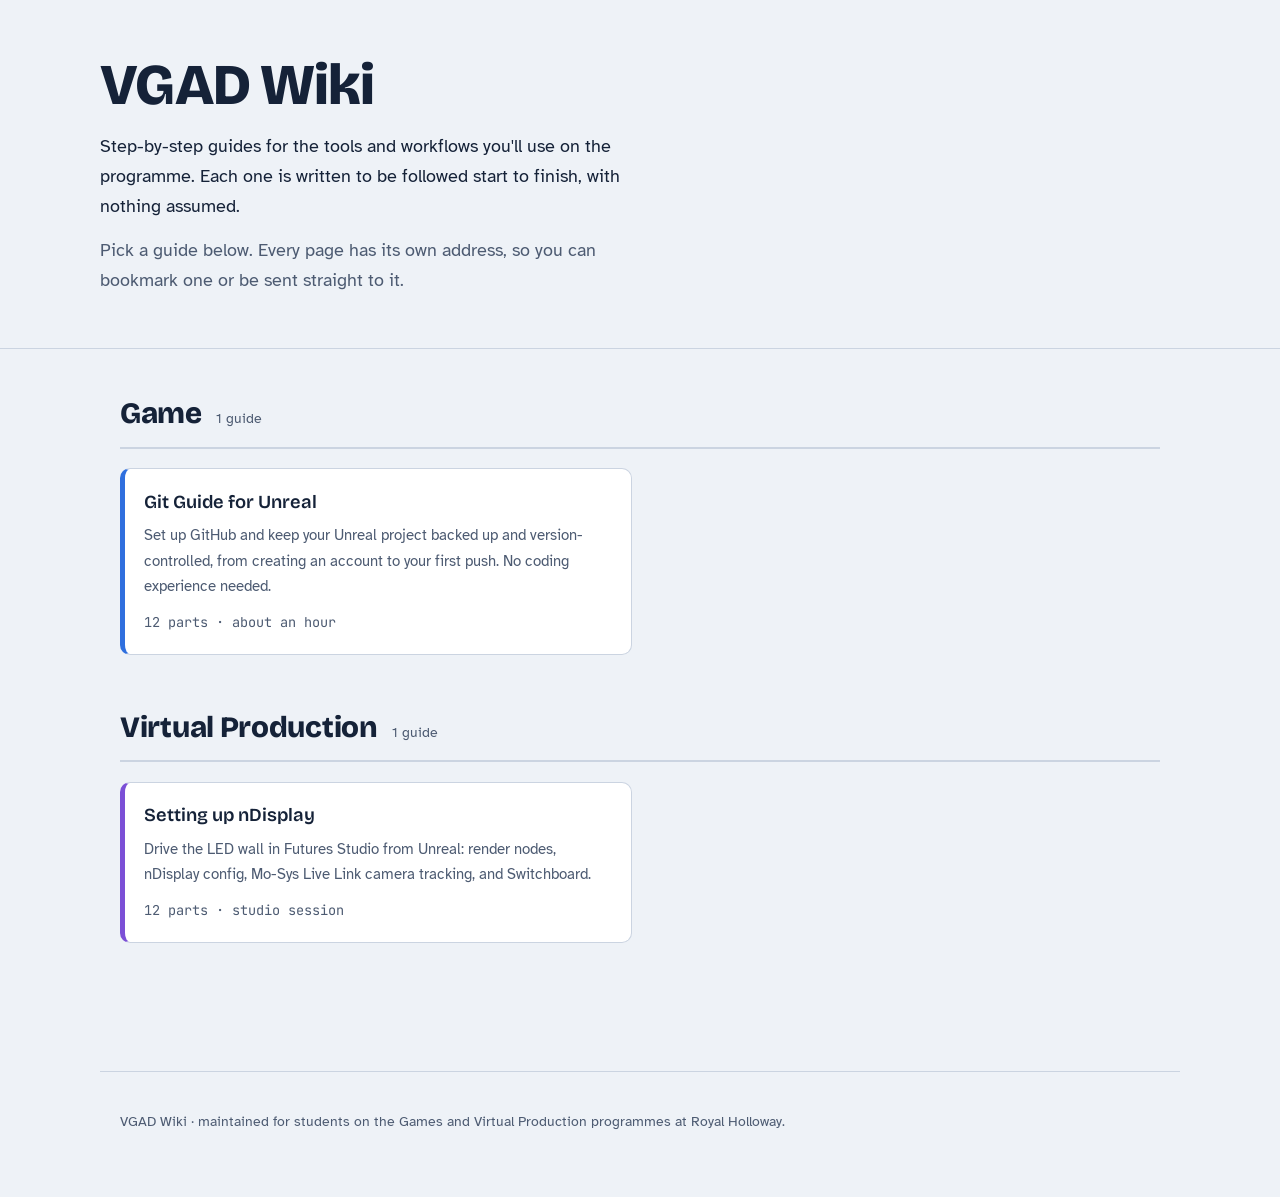
==== index.html @ 09034b50 "Changed single how to guide into a WIKI for VGAD and added a second guide for setting up nDisplay." ====
<!DOCTYPE html>
<html lang="en-GB">

<head>
  <meta charset="utf-8">
  <meta name="viewport" content="width=device-width, initial-scale=1">
  <title>VGAD Wiki</title>
  <meta name="description" content="Guides for games and virtual production, for students on the VGAD programme.">
  <link rel="preconnect" href="https://fonts.googleapis.com">
  <link rel="preconnect" href="https://fonts.gstatic.com" crossorigin>
  <link
    href="https://fonts.googleapis.com/css2?family=Atkinson+Hyperlegible:ital,wght@0,400;0,700;1,400&family=Bricolage+Grotesque:opsz,wght@12..96,600;12..96,800&family=JetBrains+Mono:wght@500&display=swap"
    rel="stylesheet">
  <link rel="stylesheet" href="assets/wiki.css">
</head>

<body>

  <header class="hero">
    <div class="hero-inner single">
      <div>
        <h1>VGAD Wiki</h1>
        <p class="lede">Step-by-step guides for the tools and workflows you'll use on the programme. Each one is written
          to be followed start to finish, with nothing assumed.</p>
        <p>Pick a guide below. Every page has its own address, so you can bookmark one or be sent straight to it.</p>
      </div>
    </div>
  </header>

  <div class="catwrap">

    <!-- ====================================================== Game -->

    <section class="cat" id="game">
      <div class="cat-head">
        <h2>Game</h2>
        <span class="count">1 guide</span>
      </div>
      <div class="cards">

        <a class="card" href="guides/git-for-unreal/">
          <h3>Git Guide for Unreal</h3>
          <p>Set up GitHub and keep your Unreal project backed up and version-controlled, from creating an account to
            your first push. No coding experience needed.</p>
          <span class="meta">12 parts · about an hour</span>
        </a>

      </div>
    </section>

    <!-- ====================================== Virtual Production -->

    <section class="cat" id="virtual-production">
      <div class="cat-head">
        <h2>Virtual Production</h2>
        <span class="count">1 guide</span>
      </div>
      <div class="cards">

        <a class="card vp" href="guides/ndisplay/">
          <h3>Setting up nDisplay</h3>
          <p>Drive the LED wall in Futures Studio from Unreal: render nodes, nDisplay config, Mo-Sys Live Link camera
            tracking, and Switchboard.</p>
          <span class="meta">12 parts · studio session</span>
        </a>

      </div>
      
    </section>

  </div>

  <footer class="sitefoot">
    <p>VGAD Wiki · maintained for students on the Games and Virtual Production programmes at Royal Holloway.</p>
  </footer>

</body>

</html>
---- assets/wiki.css ----
/* ==========================================================================
   VGAD Wiki - shared stylesheet
   Every page in the wiki links to this file. Change a value here and it
   changes everywhere. Colours are defined once as custom properties on
   :root, then redefined for dark mode.
   ========================================================================== */

:root {
  --paper: #EEF2F7;
  --surface: #FFFFFF;
  --ink: #152238;
  --muted: #4D5B72;
  --rule: #CBD4E1;
  --wire: #2F6FDE;
  --wire-soft: #DCE7FB;
  --amber: #B86E00;
  --amber-soft: #FFF1D6;
  --green: #1F7A4D;
  --green-soft: #DDF3E7;
  --node: #1C2B45;
  --node-head-a: #2F6FDE;
  --node-head-b: #7B4FD6;
  --node-head-c: #1F9E6A;
  --placeholder: #FFE58A;
  --placeholder-ink: #5A4300;
  --display: "Bricolage Grotesque", "Segoe UI", system-ui, sans-serif;
  --body: "Atkinson Hyperlegible", "Segoe UI", Verdana, system-ui, sans-serif;
  --mono: "JetBrains Mono", Consolas, "Courier New", monospace;
}

@media (prefers-color-scheme: dark) {
  :root:not([data-theme="light"]) {
    --paper: #0F1726;
    --surface: #172238;
    --ink: #E6ECF5;
    --muted: #A5B2C6;
    --rule: #2B3A55;
    --wire: #7BA6F5;
    --wire-soft: #1E3157;
    --amber: #F2B75A;
    --amber-soft: #3A2C12;
    --green: #6FD19E;
    --green-soft: #153426;
    --node: #0B1220;
    --placeholder: #6B5200;
    --placeholder-ink: #FFE9A8;
  }
}

:root[data-theme="dark"] {
  --paper: #0F1726;
  --surface: #172238;
  --ink: #E6ECF5;
  --muted: #A5B2C6;
  --rule: #2B3A55;
  --wire: #7BA6F5;
  --wire-soft: #1E3157;
  --amber: #F2B75A;
  --amber-soft: #3A2C12;
  --green: #6FD19E;
  --green-soft: #153426;
  --node: #0B1220;
  --placeholder: #6B5200;
  --placeholder-ink: #FFE9A8;
}

* { box-sizing: border-box }
html { scroll-behavior: smooth }
@media (prefers-reduced-motion: reduce) { html { scroll-behavior: auto } }

body {
  margin: 0;
  background: var(--paper);
  color: var(--ink);
  font-family: var(--body);
  font-size: 1.0625rem;
  line-height: 1.65;
}

img, svg { max-width: 100% }
a { color: var(--wire) }

a:focus-visible,
button:focus-visible,
input:focus-visible,
summary:focus-visible {
  outline: 3px solid var(--wire);
  outline-offset: 3px;
  border-radius: 4px;
}

code, .path {
  font-family: var(--mono);
  font-size: .88em;
  background: var(--wire-soft);
  padding: .08em .38em;
  border-radius: 4px;
  word-break: break-word;
}

kbd {
  font-family: var(--body);
  font-weight: 700;
  font-size: .9em;
  border: 1px solid var(--rule);
  border-bottom-width: 3px;
  border-radius: 6px;
  padding: .05em .45em;
  background: var(--surface);
  white-space: nowrap;
}

.ui { font-weight: 700 }

.ph {
  background: var(--placeholder);
  color: var(--placeholder-ink);
  padding: .05em .4em;
  border-radius: 4px;
  font-weight: 700;
}

/* ==========================================================================
   Wiki chrome - the bar that sits above every guide
   ========================================================================== */

.wikibar {
  border-bottom: 1px solid var(--rule);
  background: var(--surface);
}

.wikibar-inner {
  max-width: 1080px;
  margin: 0 auto;
  padding: .7rem 1.25rem;
  display: flex;
  align-items: center;
  gap: .6rem;
  flex-wrap: wrap;
  font-size: .92rem;
}

.wikibar a.home {
  display: inline-flex;
  align-items: center;
  gap: .45rem;
  font-family: var(--display);
  font-weight: 600;
  text-decoration: none;
  color: var(--ink);
  padding: .25rem .6rem .25rem .4rem;
  border-radius: 7px;
}

.wikibar a.home:hover { background: var(--wire-soft) }
.wikibar a.home .arrow { color: var(--wire); font-weight: 800 }

.crumb { color: var(--muted); display: flex; gap: .6rem; align-items: center }
.crumb .sep { opacity: .55 }
.crumb .here { color: var(--ink); font-weight: 700 }

/* Return button at the foot of a guide */
.backhome {
  display: inline-flex;
  align-items: center;
  gap: .5rem;
  margin: 0 0 .4rem;
  padding: .65rem 1.1rem;
  border: 1px solid var(--rule);
  border-radius: 10px;
  background: var(--surface);
  color: var(--ink);
  font-family: var(--display);
  font-weight: 600;
  text-decoration: none;
}

.backhome:hover { background: var(--wire-soft); border-color: var(--wire) }
.backhome .arrow { color: var(--wire); font-weight: 800 }

/* ==========================================================================
   Hero
   ========================================================================== */

.hero {
  padding: 3.5rem 1.25rem 2.5rem;
  border-bottom: 1px solid var(--rule);
}

.hero-inner {
  max-width: 1080px;
  margin: 0 auto;
  display: grid;
  grid-template-columns: 1fr;
  gap: 2rem;
  align-items: center;
}

@media (min-width:900px) {
  .hero-inner { grid-template-columns: 1.05fr 1fr }
  .hero-inner.single { grid-template-columns: 1fr }
}

.hero h1 {
  font-family: var(--display);
  font-weight: 800;
  font-size: clamp(2.2rem, 5vw, 3.6rem);
  line-height: 1.02;
  letter-spacing: -.02em;
  margin: 0 0 1rem;
}

.hero p { margin: 0 0 .8rem; max-width: 36rem; color: var(--muted); font-size: 1.15rem }
.hero .lede { color: var(--ink) }

.graph { background: var(--node); border-radius: 14px; padding: 1rem; overflow-x: auto }
.graph svg { display: block; min-width: 480px; width: 100%; height: auto }

/* ==========================================================================
   Landing page - categories and guide cards
   ========================================================================== */

.catwrap { max-width: 1080px; margin: 0 auto; padding: 2.5rem 1.25rem 4rem }

.cat { margin: 0 0 3rem }

.cat-head {
  display: flex;
  align-items: baseline;
  gap: .9rem;
  padding-bottom: .55rem;
  margin-bottom: 1.2rem;
  border-bottom: 2px solid var(--rule);
}

.cat-head h2 {
  font-family: var(--display);
  font-weight: 800;
  font-size: clamp(1.4rem, 3vw, 1.85rem);
  margin: 0;
  letter-spacing: -.01em;
}

.cat-head .count { color: var(--muted); font-size: .9rem }

.cards { display: grid; grid-template-columns: 1fr; gap: 1rem }
@media (min-width:700px) { .cards { grid-template-columns: 1fr 1fr } }

.card {
  display: block;
  background: var(--surface);
  border: 1px solid var(--rule);
  border-left: 5px solid var(--wire);
  border-radius: 10px;
  padding: 1.1rem 1.2rem;
  text-decoration: none;
  color: var(--ink);
}

.card:hover { border-color: var(--wire); background: var(--wire-soft) }
.card.vp { border-left-color: var(--node-head-b) }
.card.vp:hover { border-color: var(--node-head-b) }

.card h3 {
  font-family: var(--display);
  font-weight: 600;
  font-size: 1.15rem;
  margin: 0 0 .35rem;
}

.card p { margin: 0 0 .6rem; color: var(--muted); font-size: .96rem }

.card .meta {
  font-size: .85rem;
  color: var(--muted);
  font-family: var(--mono);
}

.empty {
  border: 1px dashed var(--rule);
  border-radius: 10px;
  padding: 1.1rem 1.2rem;
  color: var(--muted);
}

/* ==========================================================================
   Guide layout
   ========================================================================== */

.wrap {
  max-width: 1080px;
  margin: 0 auto;
  padding: 2rem 1.25rem 5rem;
  display: grid;
  grid-template-columns: 1fr;
  gap: 2.5rem;
}

@media (min-width:900px) { .wrap { grid-template-columns: 230px 1fr } }

nav.toc { font-size: .95rem }

@media (min-width:900px) {
  nav.toc {
    position: sticky;
    top: 1.25rem;
    align-self: start;
    max-height: calc(100vh - 2.5rem);
    overflow: auto;
  }
}

nav.toc h2 { font-family: var(--display); font-size: 1rem; margin: 0 0 .6rem }
nav.toc ol { list-style: none; margin: 0; padding: 0; counter-reset: toc }
nav.toc li { counter-increment: toc; margin: 0 }

nav.toc a {
  display: flex;
  gap: .6rem;
  align-items: baseline;
  padding: .35rem .5rem;
  border-radius: 6px;
  color: var(--ink);
  text-decoration: none;
}

nav.toc a::before {
  content: counter(toc);
  font-family: var(--display);
  font-weight: 800;
  color: var(--wire);
  min-width: 1.1rem;
}

nav.toc a:hover { background: var(--wire-soft) }
nav.toc a.done { color: var(--muted) }
nav.toc a.done::after { content: "✓"; margin-left: auto; color: var(--green); font-weight: 700 }

.toc-progress { margin: .9rem .5rem 0; font-size: .85rem; color: var(--muted) }

.reset {
  margin: .4rem .5rem 0;
  background: none;
  border: 0;
  padding: 0;
  color: var(--wire);
  font: inherit;
  font-size: .85rem;
  text-decoration: underline;
  cursor: pointer;
}

main { min-width: 0; max-width: 46rem }

section.part { margin: 0 0 3.5rem; scroll-margin-top: 1rem }

.part-head { display: flex; gap: 1rem; align-items: flex-start; margin-bottom: 1rem }

.part-num {
  flex: none;
  width: 2.6rem;
  height: 2.6rem;
  border-radius: 50%;
  background: var(--wire);
  color: #fff;
  font-family: var(--display);
  font-weight: 800;
  font-size: 1.25rem;
  display: grid;
  place-items: center;
  margin-top: .15rem;
}

.part-head h2 {
  font-family: var(--display);
  font-weight: 800;
  font-size: clamp(1.5rem, 3vw, 2rem);
  line-height: 1.15;
  margin: 0;
}

.part-head p { margin: .35rem 0 0; color: var(--muted) }

h3 { font-family: var(--display); font-weight: 600; font-size: 1.2rem; margin: 2rem 0 .5rem }

ol.steps { padding-left: 1.4rem; margin: .5rem 0 1rem }
ol.steps>li { margin: .55rem 0; padding-left: .3rem }
ol.steps>li::marker { font-weight: 700; color: var(--wire) }

ul { padding-left: 1.3rem }

/* ==========================================================================
   Content blocks
   ========================================================================== */

.note {
  border-left: 5px solid var(--wire);
  background: var(--wire-soft);
  padding: .85rem 1rem;
  border-radius: 0 10px 10px 0;
  margin: 1.2rem 0;
}

.note.warn { border-color: var(--amber); background: var(--amber-soft) }
.note.check { border-color: var(--green); background: var(--green-soft) }

.note strong.label {
  display: block;
  font-family: var(--display);
  font-weight: 600;
  margin-bottom: .15rem;
}

.note p { margin: .25rem 0 }

pre.tree {
  font-family: var(--mono);
  font-size: .88rem;
  line-height: 1.55;
  background: var(--surface);
  border: 1px solid var(--rule);
  border-radius: 10px;
  padding: 1rem 1.1rem;
  overflow-x: auto;
  margin: 1rem 0;
}

.tree .ok { color: var(--green) }
.tree .ign { color: var(--muted) }

.table-scroll { overflow-x: auto; margin: 1rem 0 }

table {
  border-collapse: collapse;
  width: 100%;
  min-width: 30rem;
  background: var(--surface);
  border-radius: 10px;
  overflow: hidden;
}

th, td {
  text-align: left;
  padding: .6rem .8rem;
  border-bottom: 1px solid var(--rule);
  vertical-align: top;
}

th { font-family: var(--display); font-weight: 600; background: var(--wire-soft) }
tr:last-child td { border-bottom: 0 }

td.ip { font-family: var(--mono); white-space: nowrap }

.done-toggle {
  display: flex;
  gap: .6rem;
  align-items: center;
  margin-top: 1.4rem;
  padding: .7rem .9rem;
  border: 1px dashed var(--rule);
  border-radius: 10px;
  cursor: pointer;
  width: fit-content;
  font-weight: 700;
}

.done-toggle input { width: 1.2rem; height: 1.2rem; accent-color: var(--green) }

details {
  background: var(--surface);
  border: 1px solid var(--rule);
  border-radius: 10px;
  margin: .7rem 0;
  padding: 0 1rem;
}

summary { cursor: pointer; font-weight: 700; padding: .8rem 0 }
details[open] summary { border-bottom: 1px solid var(--rule); margin-bottom: .6rem }
details>*:last-child { margin-bottom: .9rem }

.routine { display: grid; grid-template-columns: 1fr; gap: 1rem; margin: 1rem 0 }
@media (min-width:640px) { .routine { grid-template-columns: 1fr 1fr } }

.routine div {
  background: var(--surface);
  border: 1px solid var(--rule);
  border-top: 5px solid var(--wire);
  border-radius: 8px;
  padding: .9rem 1rem;
}

.routine div.end { border-top-color: var(--green) }
.routine h4 { font-family: var(--display); font-weight: 600; margin: 0 0 .4rem; font-size: 1.05rem }
.routine ol { margin: 0; padding-left: 1.2rem }

footer {
  max-width: 1080px;
  margin: 0 auto;
  padding: 0 1.25rem 3rem;
  color: var(--muted);
  font-size: .9rem;
}

footer.sitefoot {
  border-top: 1px solid var(--rule);
  padding-top: 1.5rem;
  margin-top: 1rem;
}
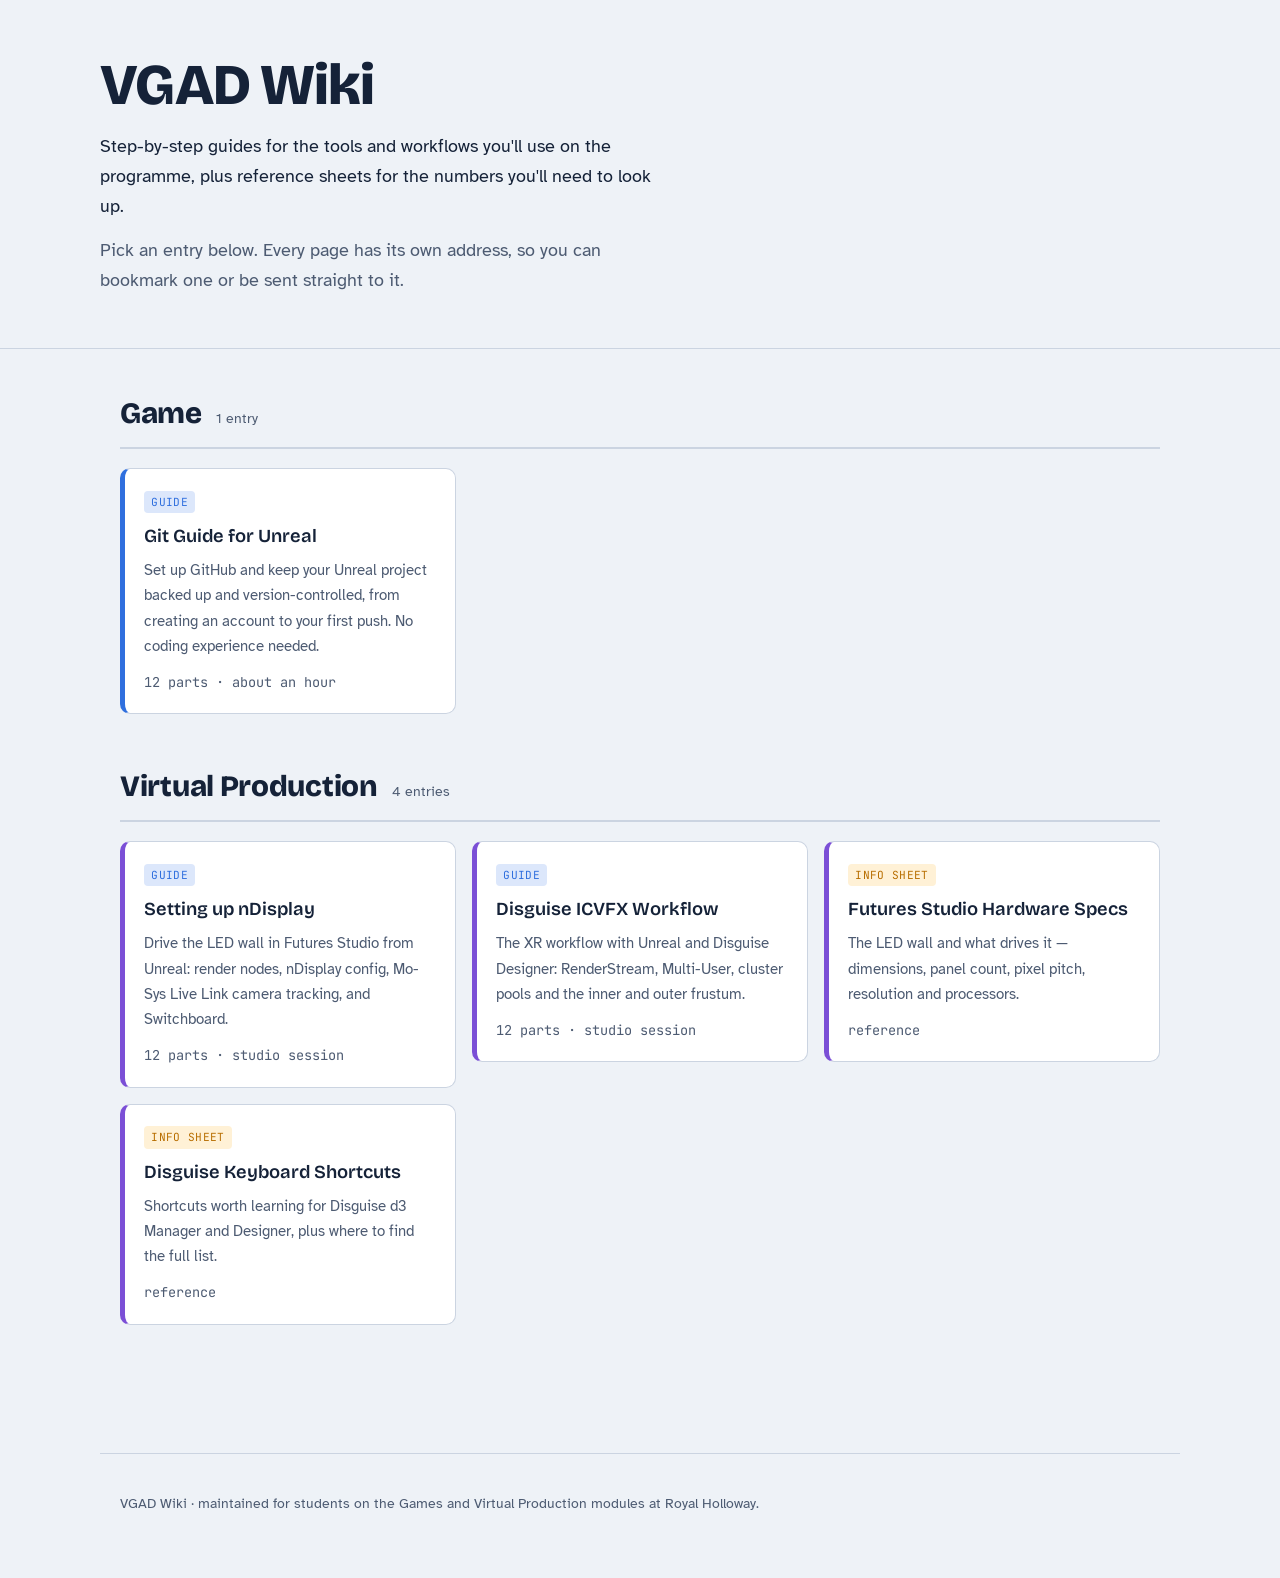
==== commit 0ec35150: "Added guide on using Disguise and two info sheets on Futures Studio hardware and Disguise Keyboard s" ====
--- a/index.html
+++ b/index.html
@@ -5,7 +5,7 @@
   <meta charset="utf-8">
   <meta name="viewport" content="width=device-width, initial-scale=1">
   <title>VGAD Wiki</title>
-  <meta name="description" content="Guides for games and virtual production, for students on the VGAD programme.">
+  <meta name="description" content="Guides and reference sheets for games and virtual production, for students on the VGAD programme.">
   <link rel="preconnect" href="https://fonts.googleapis.com">
   <link rel="preconnect" href="https://fonts.gstatic.com" crossorigin>
   <link
@@ -20,9 +20,9 @@
     <div class="hero-inner single">
       <div>
         <h1>VGAD Wiki</h1>
-        <p class="lede">Step-by-step guides for the tools and workflows you'll use on the programme. Each one is written
-          to be followed start to finish, with nothing assumed.</p>
-        <p>Pick a guide below. Every page has its own address, so you can bookmark one or be sent straight to it.</p>
+        <p class="lede">Step-by-step guides for the tools and workflows you'll use on the programme, plus reference
+          sheets for the numbers you'll need to look up.</p>
+        <p>Pick an entry below. Every page has its own address, so you can bookmark one or be sent straight to it.</p>
       </div>
     </div>
   </header>
@@ -34,11 +34,12 @@
     <section class="cat" id="game">
       <div class="cat-head">
         <h2>Game</h2>
-        <span class="count">1 guide</span>
+        <span class="count">1 entry</span>
       </div>
       <div class="cards">
 
         <a class="card" href="guides/git-for-unreal/">
+          <span class="kind">Guide</span>
           <h3>Git Guide for Unreal</h3>
           <p>Set up GitHub and keep your Unreal project backed up and version-controlled, from creating an account to
             your first push. No coding experience needed.</p>
@@ -53,25 +54,48 @@
     <section class="cat" id="virtual-production">
       <div class="cat-head">
         <h2>Virtual Production</h2>
-        <span class="count">1 guide</span>
+        <span class="count">4 entries</span>
       </div>
       <div class="cards">
 
         <a class="card vp" href="guides/ndisplay/">
+          <span class="kind">Guide</span>
           <h3>Setting up nDisplay</h3>
           <p>Drive the LED wall in Futures Studio from Unreal: render nodes, nDisplay config, Mo-Sys Live Link camera
             tracking, and Switchboard.</p>
           <span class="meta">12 parts · studio session</span>
         </a>
 
+        <a class="card vp" href="guides/disguise-icvfx/">
+          <span class="kind">Guide</span>
+          <h3>Disguise ICVFX Workflow</h3>
+          <p>The XR workflow with Unreal and Disguise Designer: RenderStream, Multi-User, cluster pools and the inner
+            and outer frustum.</p>
+          <span class="meta">12 parts · studio session</span>
+        </a>
+
+        <a class="card vp" href="guides/futures-studio-specs/">
+          <span class="kind ref">Info sheet</span>
+          <h3>Futures Studio Hardware Specs</h3>
+          <p>The LED wall and what drives it — dimensions, panel count, pixel pitch, resolution and processors.</p>
+          <span class="meta">reference</span>
+        </a>
+
+        <a class="card vp" href="guides/disguise-shortcuts/">
+          <span class="kind ref">Info sheet</span>
+          <h3>Disguise Keyboard Shortcuts</h3>
+          <p>Shortcuts worth learning for Disguise d3 Manager and Designer, plus where to find the full
+            list.</p>
+          <span class="meta">reference</span>
+        </a>
+
       </div>
-      
     </section>
 
   </div>
 
   <footer class="sitefoot">
-    <p>VGAD Wiki · maintained for students on the Games and Virtual Production programmes at Royal Holloway.</p>
+    <p>VGAD Wiki · maintained for students on the Games and Virtual Production modules at Royal Holloway.</p>
   </footer>
 
 </body>
--- a/assets/wiki.css
+++ b/assets/wiki.css
@@ -243,8 +243,14 @@
 
 .cat-head .count { color: var(--muted); font-size: .9rem }
 
-.cards { display: grid; grid-template-columns: 1fr; gap: 1rem }
-@media (min-width:700px) { .cards { grid-template-columns: 1fr 1fr } }
+/* Entries run left to right and wrap at the window edge. As many columns as
+   fit at 17rem or wider; one column on a phone. */
+.cards {
+  display: grid;
+  grid-template-columns: repeat(auto-fill, minmax(17rem, 1fr));
+  gap: 1rem;
+  align-items: start;
+}
 
 .card {
   display: block;
@@ -260,6 +266,22 @@
 .card:hover { border-color: var(--wire); background: var(--wire-soft) }
 .card.vp { border-left-color: var(--node-head-b) }
 .card.vp:hover { border-color: var(--node-head-b) }
+
+/* Small badge saying what kind of page the card leads to */
+.kind {
+  display: inline-block;
+  font-family: var(--mono);
+  font-size: .7rem;
+  letter-spacing: .03em;
+  text-transform: uppercase;
+  padding: .12rem .45rem;
+  border-radius: 4px;
+  background: var(--wire-soft);
+  color: var(--wire);
+  margin-bottom: .5rem;
+}
+
+.kind.ref { background: var(--amber-soft); color: var(--amber) }
 
 .card h3 {
   font-family: var(--display);
@@ -282,6 +304,43 @@
   padding: 1.1rem 1.2rem;
   color: var(--muted);
 }
+
+/* ==========================================================================
+   Info sheet layout - reference pages, no sidebar, no step numbering
+   ========================================================================== */
+
+.sheetwrap { max-width: 56rem; margin: 0 auto; padding: 2.2rem 1.25rem 4rem }
+
+.sheet-sec { margin: 0 0 2.6rem; scroll-margin-top: 1rem }
+
+.sheet-sec > h2 {
+  font-family: var(--display);
+  font-weight: 800;
+  font-size: clamp(1.3rem, 2.6vw, 1.7rem);
+  margin: 0 0 .9rem;
+  padding-bottom: .45rem;
+  border-bottom: 2px solid var(--rule);
+}
+
+.sheet-sec > h2 + p { margin-top: 0 }
+
+.speclist { list-style: none; margin: 1rem 0; padding: 0; display: grid; gap: .5rem }
+
+.speclist li {
+  display: flex;
+  gap: 1rem;
+  flex-wrap: wrap;
+  align-items: baseline;
+  background: var(--surface);
+  border: 1px solid var(--rule);
+  border-left: 4px solid var(--wire);
+  border-radius: 8px;
+  padding: .65rem .9rem;
+}
+
+.speclist .k { font-weight: 700; min-width: 11rem; flex: none }
+.speclist .v { color: var(--muted) }
+.speclist .v strong { color: var(--ink); font-family: var(--mono); font-weight: 500 }
 
 /* ==========================================================================
    Guide layout
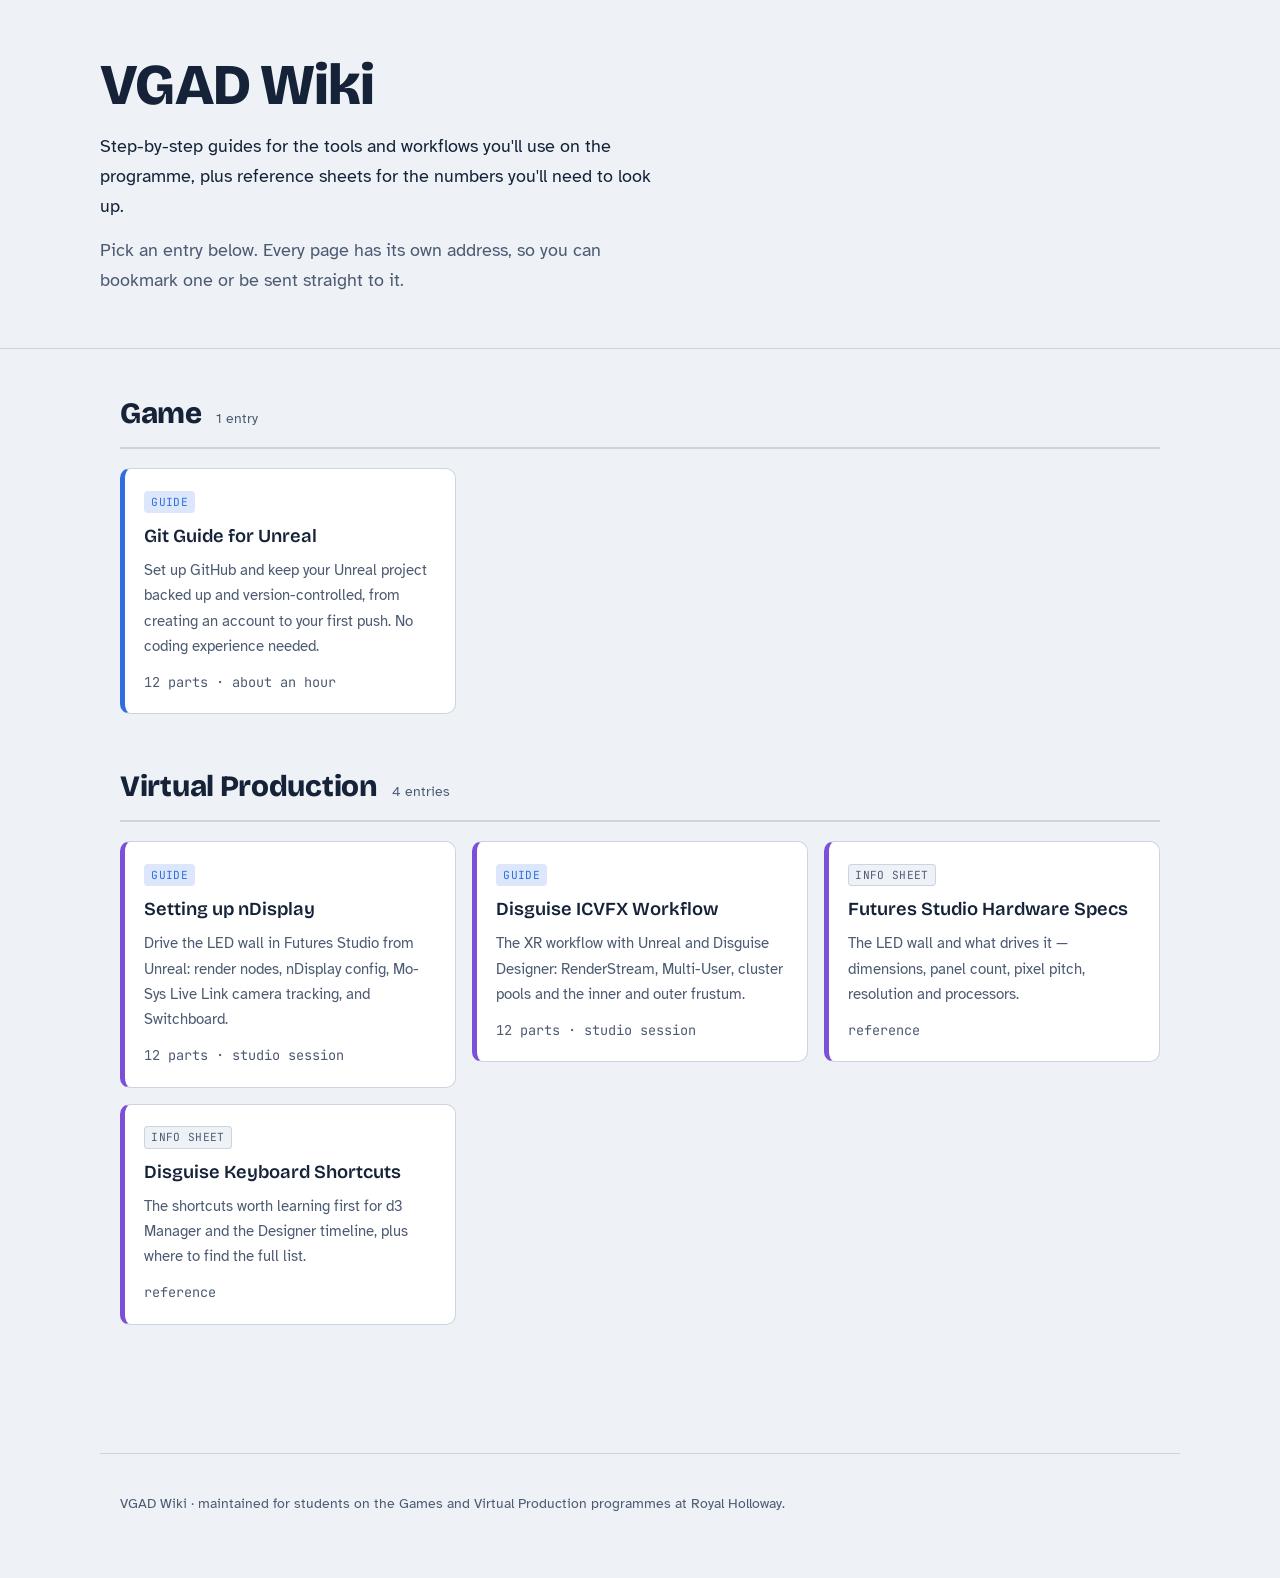
==== commit 6740dda3: "adjusted structure of wiki to accomodate a third page style for troubleshooting guides." ====
--- a/index.html
+++ b/index.html
@@ -84,7 +84,7 @@
         <a class="card vp" href="guides/disguise-shortcuts/">
           <span class="kind ref">Info sheet</span>
           <h3>Disguise Keyboard Shortcuts</h3>
-          <p>Shortcuts worth learning for Disguise d3 Manager and Designer, plus where to find the full
+          <p>The shortcuts worth learning first for d3 Manager and the Designer timeline, plus where to find the full
             list.</p>
           <span class="meta">reference</span>
         </a>
@@ -95,7 +95,7 @@
   </div>
 
   <footer class="sitefoot">
-    <p>VGAD Wiki · maintained for students on the Games and Virtual Production modules at Royal Holloway.</p>
+    <p>VGAD Wiki · maintained for students on the Games and Virtual Production programmes at Royal Holloway.</p>
   </footer>
 
 </body>
--- a/assets/wiki.css
+++ b/assets/wiki.css
@@ -213,6 +213,10 @@
 .hero p { margin: 0 0 .8rem; max-width: 36rem; color: var(--muted); font-size: 1.15rem }
 .hero .lede { color: var(--ink) }
 
+/* An error string in a hero gets more room than prose does — it is compared
+   character by character against what is on the reader's screen. */
+.hero .errtext { max-width: 52rem; font-size: .92rem; margin-top: 1.1rem }
+
 .graph { background: var(--node); border-radius: 14px; padding: 1rem; overflow-x: auto }
 .graph svg { display: block; min-width: 480px; width: 100%; height: auto }
 
@@ -267,7 +271,9 @@
 .card.vp { border-left-color: var(--node-head-b) }
 .card.vp:hover { border-color: var(--node-head-b) }
 
-/* Small badge saying what kind of page the card leads to */
+/* Small badge saying what kind of page the card leads to.
+   The card's left border carries the CATEGORY; this badge carries the TYPE.
+   Keep those two axes separate. */
 .kind {
   display: inline-block;
   font-family: var(--mono);
@@ -281,7 +287,11 @@
   margin-bottom: .5rem;
 }
 
-.kind.ref { background: var(--amber-soft); color: var(--amber) }
+/* Reference material — quiet, because nothing is wrong */
+.kind.ref { background: var(--paper); color: var(--muted); box-shadow: inset 0 0 0 1px var(--rule) }
+
+/* A fix for a specific fault — amber, the system's "something is broken" colour */
+.kind.fix { background: var(--amber-soft); color: var(--amber) }
 
 .card h3 {
   font-family: var(--display);
@@ -341,6 +351,78 @@
 .speclist .k { font-weight: 700; min-width: 11rem; flex: none }
 .speclist .v { color: var(--muted) }
 .speclist .v strong { color: var(--ink); font-family: var(--mono); font-weight: 500 }
+
+/* ==========================================================================
+   Troubleshooting pages - error, then fix
+   Built on .sheetwrap / .sheet-sec. Nothing here collapses: people arrive
+   searching for an error string, and Ctrl+F misses collapsed content in
+   Firefox and Safari.
+   ========================================================================== */
+
+.faultindex {
+  background: var(--surface);
+  border: 1px solid var(--rule);
+  border-radius: 10px;
+  padding: 1rem 1.2rem;
+  margin: 0 0 2.4rem;
+}
+
+.faultindex h2 {
+  font-family: var(--display);
+  font-weight: 600;
+  font-size: 1.05rem;
+  margin: 0 0 .6rem;
+}
+
+.faultindex ul { list-style: none; margin: 0; padding: 0; display: grid; gap: .3rem }
+.faultindex a { text-decoration: none; display: block; padding: .2rem .3rem; border-radius: 5px }
+.faultindex a:hover { background: var(--wire-soft) }
+
+.fault {
+  background: var(--surface);
+  border: 1px solid var(--rule);
+  border-left: 5px solid var(--amber);
+  border-radius: 0 10px 10px 0;
+  padding: 1.1rem 1.2rem;
+  margin: 0 0 1.2rem;
+  scroll-margin-top: 1rem;
+}
+
+.fault > h3 {
+  font-family: var(--display);
+  font-weight: 600;
+  font-size: 1.15rem;
+  margin: 0 0 .6rem;
+}
+
+/* The literal string the person is reading off their screen.
+   pre-wrap keeps the line breaks of a multi-line error; ligatures are off so
+   "->" stays two characters instead of being drawn as an arrow. */
+.errtext {
+  font-family: var(--mono);
+  font-variant-ligatures: none;
+  font-size: .88rem;
+  line-height: 1.5;
+  white-space: pre-wrap;
+  background: var(--amber-soft);
+  color: var(--ink);
+  border-radius: 6px;
+  padding: .6rem .8rem;
+  margin: 0 0 .8rem;
+  overflow-wrap: anywhere;
+}
+
+.fault > h4 {
+  font-family: var(--display);
+  font-weight: 600;
+  font-size: .95rem;
+  margin: 1rem 0 .3rem;
+  color: var(--muted);
+}
+
+.fault > h4:first-of-type { margin-top: 0 }
+.fault ol.steps { margin-bottom: 0 }
+.fault > *:last-child { margin-bottom: 0 }
 
 /* ==========================================================================
    Guide layout
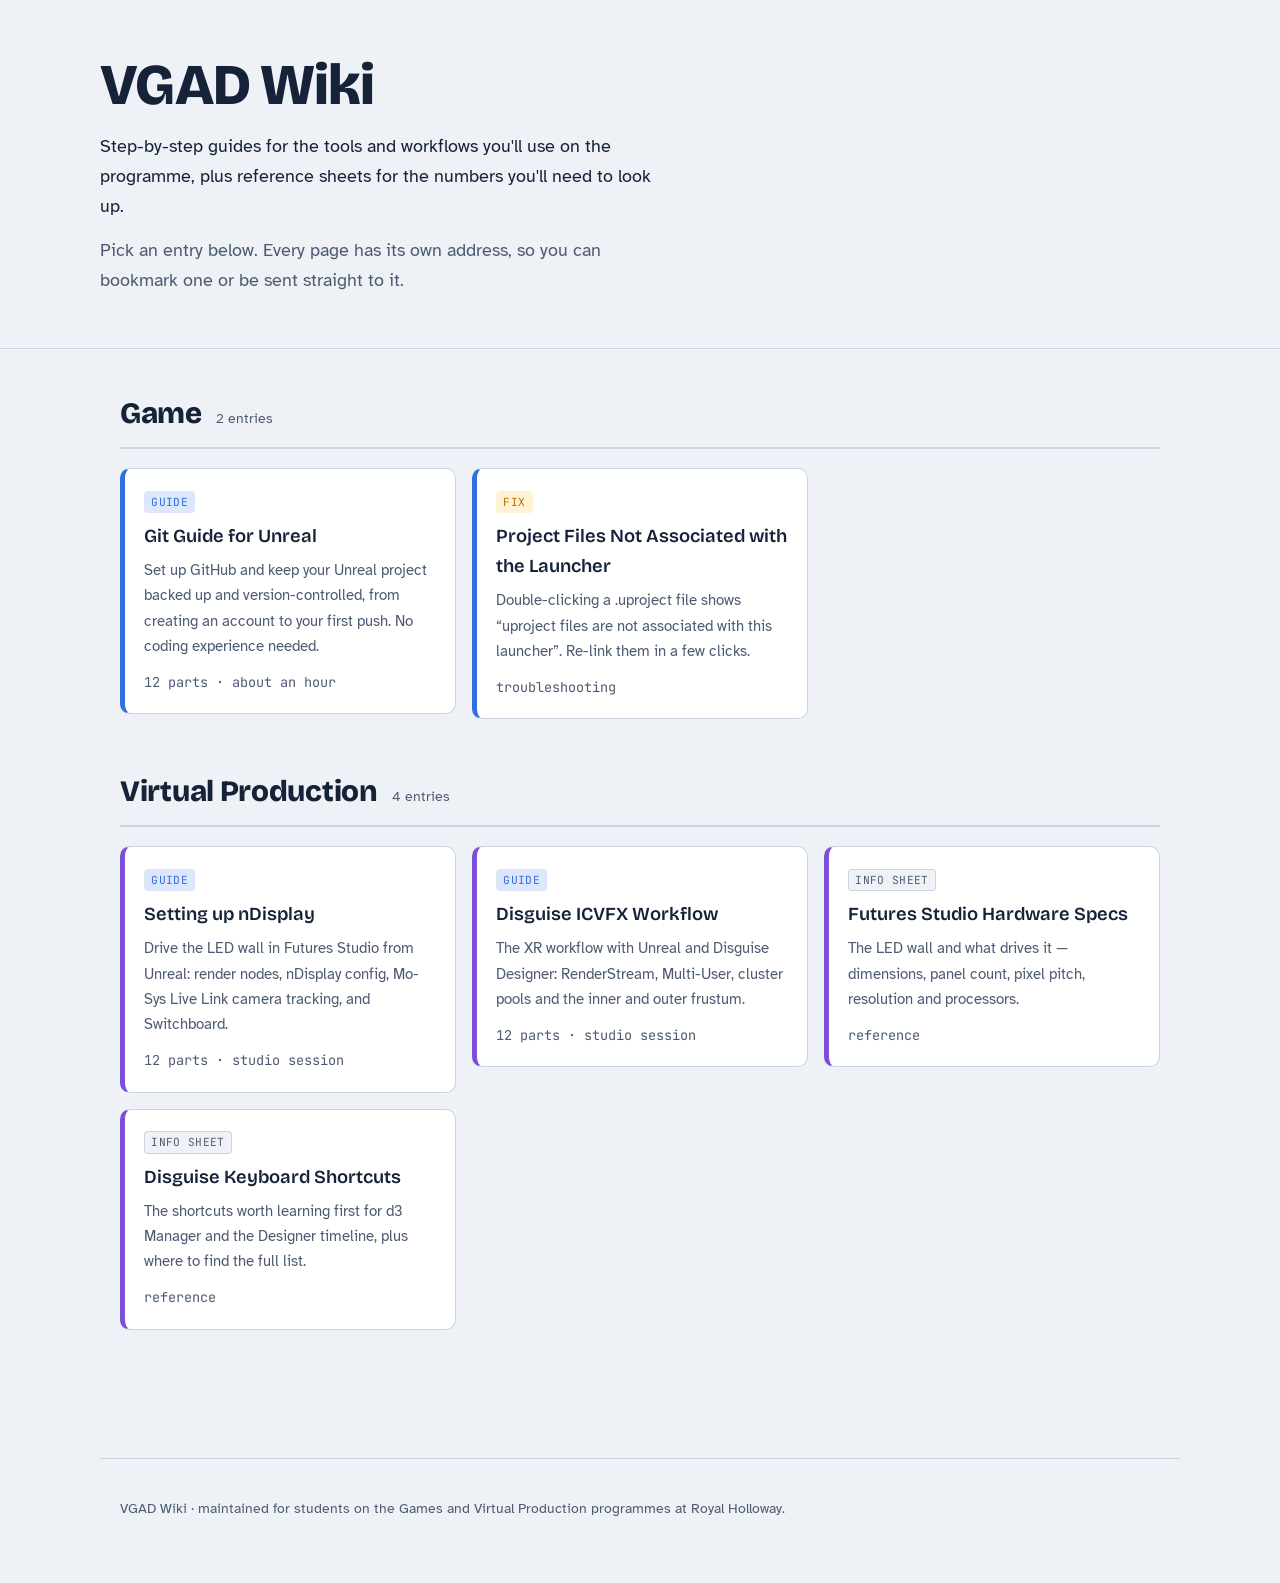
==== commit 25116ec9: "Added a new troubleshooting page on how to fix - uproject files that are not associated with the Epi" ====
--- a/index.html
+++ b/index.html
@@ -34,7 +34,7 @@
     <section class="cat" id="game">
       <div class="cat-head">
         <h2>Game</h2>
-        <span class="count">1 entry</span>
+        <span class="count">2 entries</span>
       </div>
       <div class="cards">
 
@@ -44,6 +44,14 @@
           <p>Set up GitHub and keep your Unreal project backed up and version-controlled, from creating an account to
             your first push. No coding experience needed.</p>
           <span class="meta">12 parts · about an hour</span>
+        </a>
+
+        <a class="card" href="guides/uproject-file-association/">
+          <span class="kind fix">Fix</span>
+          <h3>Project Files Not Associated with the Launcher</h3>
+          <p>Double-clicking a .uproject file shows “uproject files are not associated with this launcher”. Re-link
+            them in a few clicks.</p>
+          <span class="meta">troubleshooting</span>
         </a>
 
       </div>
